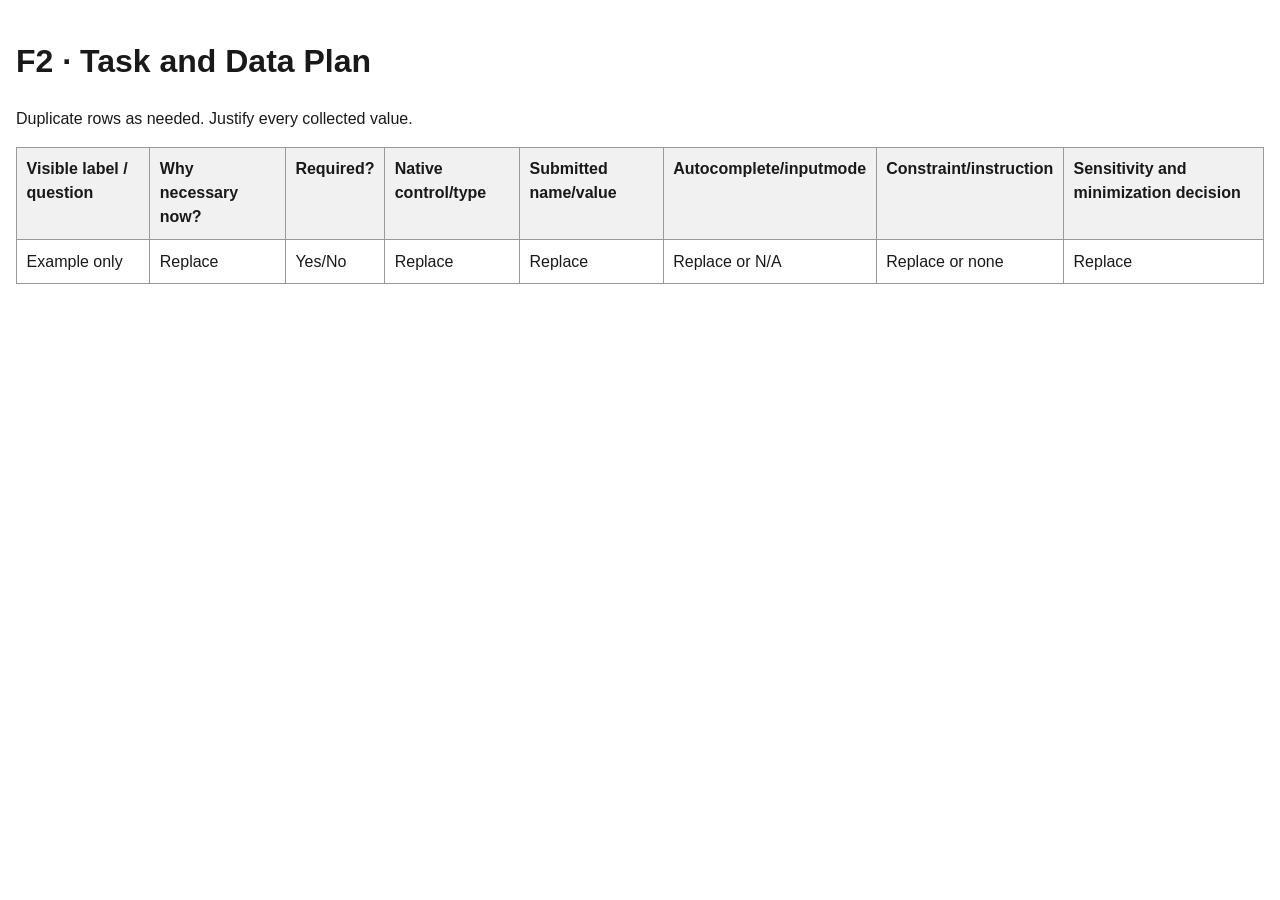
==== field-inventory-template.html @ 44be9dfb "Initial Commit Starter files for assessment added." ====
<!doctype html>
<html lang="en">
    <head>
        <meta charset="utf-8">
        <meta name="viewport" content="width=device-width,initial-scale=1">
        <title>Field Inventory</title>
        <style>
        body{
            font-family:Arial,sans-serif;
            line-height:1.5;
            max-width:80rem;
            margin:auto;
            padding:1rem;
            color:#191919;
        }
        table{
            width:100%;
            border-collapse:collapse;
        }
        th,td{
            padding:.6rem;
            border:1px solid #999;
            text-align:left;
            vertical-align:top;
        }
        th{
            background:#f1f1f1;
        }
        </style>
        </head>
        <body>
            <h1>F2 · Task and Data Plan</h1>
            <p>Duplicate rows as needed. Justify every collected value.</p>
            <table>
                <thead>
                    <tr>
                        <th>Visible label / question</th>
                        <th>Why necessary now?</th>
                        <th>Required?</th>
                        <th>Native control/type</th>
                        <th>Submitted name/value</th>
                        <th>Autocomplete/inputmode</th>
                        <th>Constraint/instruction</th>
                        <th>Sensitivity and minimization decision</th>
                    </tr>
                </thead>
                <tbody>
                    <tr>
                        <td>Example only</td>
                        <td>Replace</td>
                        <td>Yes/No</td>
                        <td>Replace</td>
                        <td>Replace</td>
                        <td>Replace or N/A</td>
                        <td>Replace or none</td>
                        <td>Replace</td>
                    </tr>
                </tbody>
            </table>
        </body>
        </html>
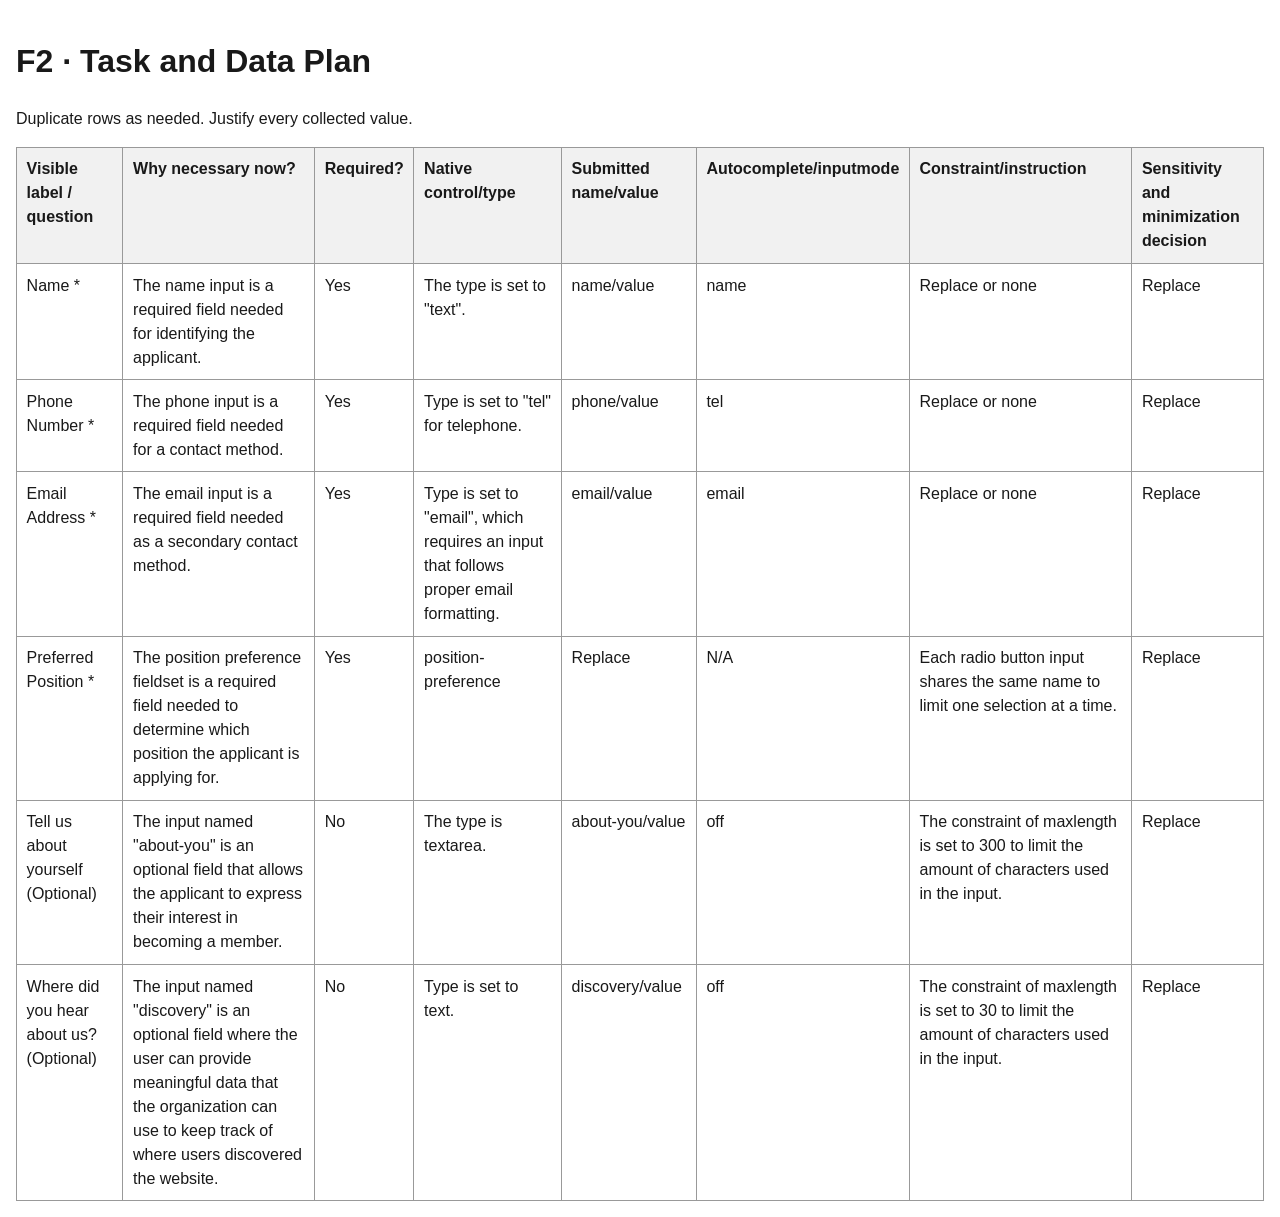
==== commit fd8fabc9: "field inventory template updated field inventory template updated with content from README" ====
--- a/field-inventory-template.html
+++ b/field-inventory-template.html
@@ -46,13 +46,63 @@
                 </thead>
                 <tbody>
                     <tr>
-                        <td>Example only</td>
+                        <td>Name *</td>
+                        <td>The name input is a required field needed for identifying the applicant.</td>
+                        <td>Yes</td>
+                        <td>The type is set to "text".</td>
+                        <td>name/value</td>
+                        <td>name</td>
+                        <td>Replace or none</td>
                         <td>Replace</td>
-                        <td>Yes/No</td>
+                    </tr>
+                    <tr>
+                        <td>Phone Number *</td>
+                        <td>The phone input is a required field needed for a contact method.</td>
+                        <td>Yes</td>
+                        <td>Type is set to "tel" for telephone.</td>
+                        <td>phone/value</td>
+                        <td>tel</td>
+                        <td>Replace or none</td>
                         <td>Replace</td>
+                    </tr>
+                    <tr>
+                        <td>Email Address *</td>
+                        <td>The email input is a required field needed as a secondary contact method.</td>
+                        <td>Yes</td>
+                        <td>Type is set to "email", which requires an input that follows proper email formatting.</td>
+                        <td>email/value</td>
+                        <td>email</td>
+                        <td>Replace or none</td>
                         <td>Replace</td>
-                        <td>Replace or N/A</td>
-                        <td>Replace or none</td>
+                    </tr>
+                    <tr>
+                        <td>Preferred Position *</td>
+                        <td>The position preference fieldset is a required field needed to determine which position the applicant is applying for.</td>
+                        <td>Yes</td>
+                        <td>position-preference</td>
+                        <td>Replace</td>
+                        <td>N/A</td>
+                        <td>Each radio button input shares the same name to limit one selection at a time.</td>
+                        <td>Replace</td>
+                    </tr>
+                    <tr>
+                        <td>Tell us about yourself (Optional)</td>
+                        <td>The input named "about-you" is an optional field that allows the applicant to express their interest in becoming a member.</td>
+                        <td>No</td>
+                        <td>The type is textarea.</td>
+                        <td>about-you/value</td>
+                        <td>off</td>
+                        <td>The constraint of maxlength is set to 300 to limit the amount of characters used in the input.</td>
+                        <td>Replace</td>
+                    </tr>
+                    <tr>
+                        <td>Where did you hear about us? (Optional)</td>
+                        <td>The input named "discovery" is an optional field where the user can provide meaningful data that the organization can use to keep track of where users discovered the website.</td>
+                        <td>No</td>
+                        <td>Type is set to text.</td>
+                        <td>discovery/value</td>
+                        <td>off</td>
+                        <td>The constraint of maxlength is set to 30 to limit the amount of characters used in the input.</td>
                         <td>Replace</td>
                     </tr>
                 </tbody>
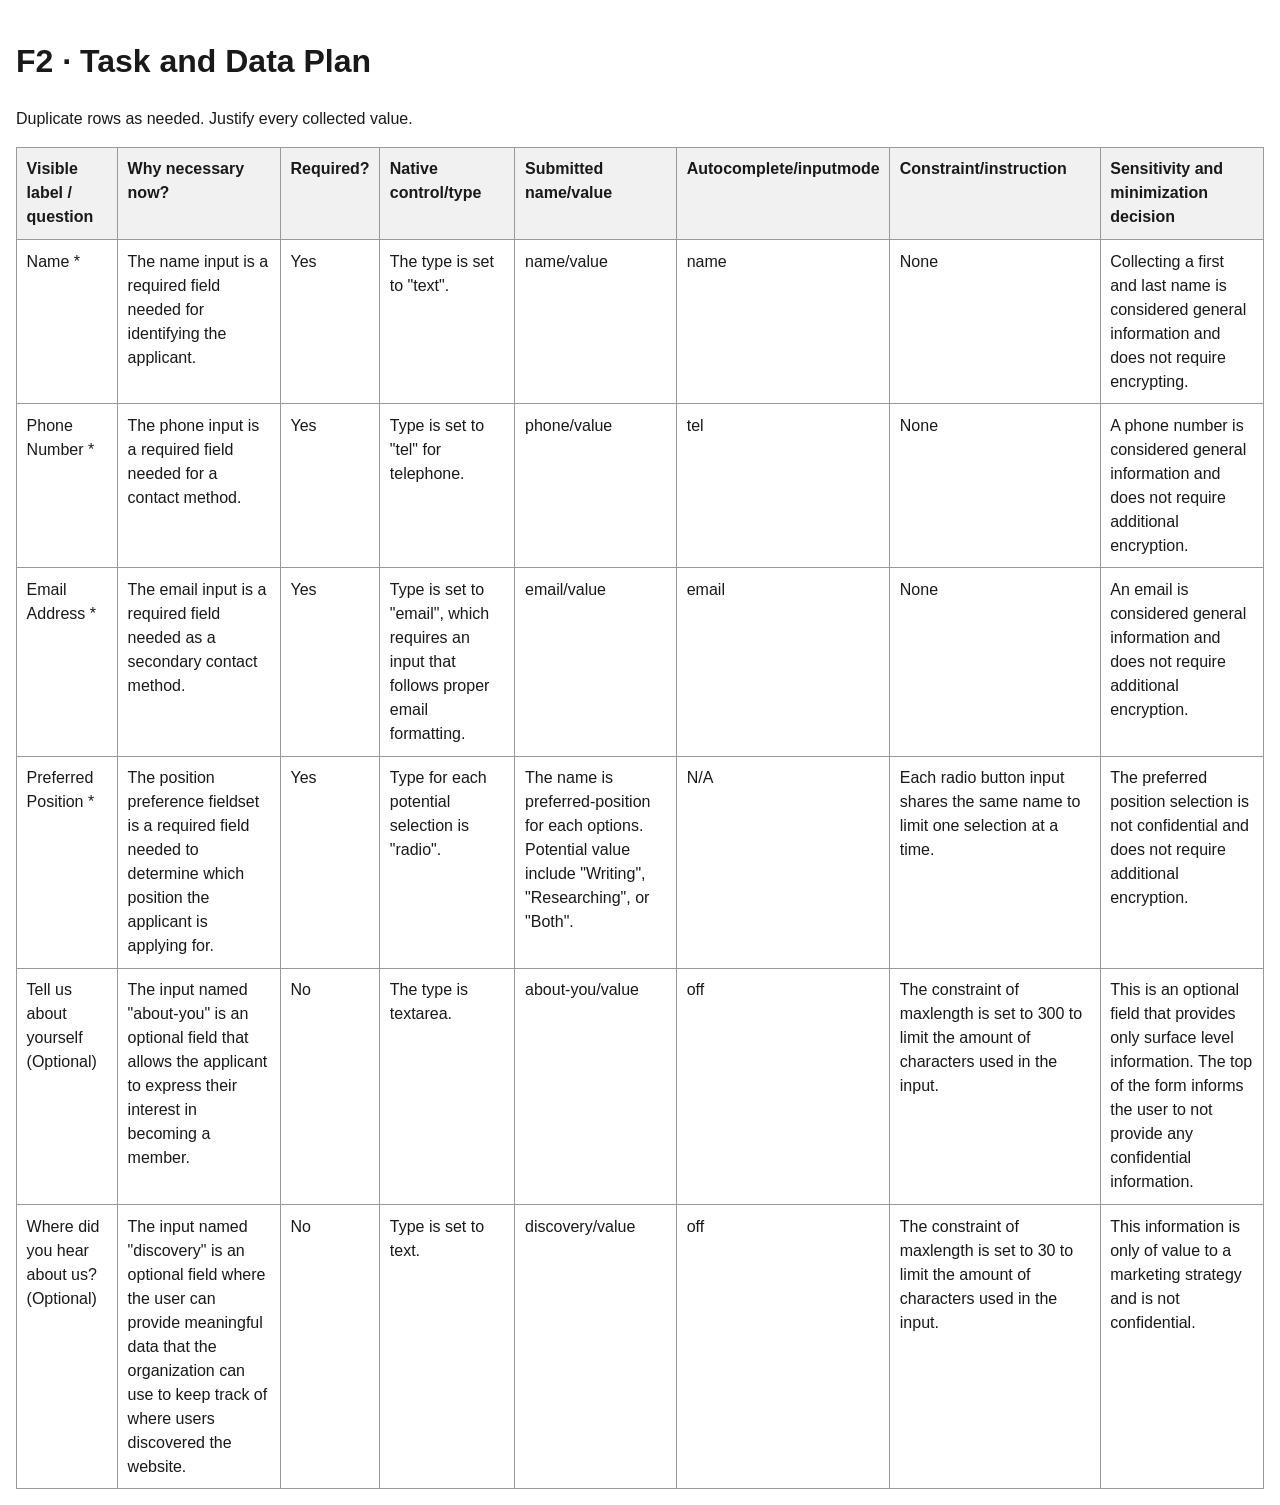
==== commit e09d6daf: "Updated field inventory template Fields completed." ====
--- a/field-inventory-template.html
+++ b/field-inventory-template.html
@@ -52,8 +52,8 @@
                         <td>The type is set to "text".</td>
                         <td>name/value</td>
                         <td>name</td>
-                        <td>Replace or none</td>
-                        <td>Replace</td>
+                        <td>None</td>
+                        <td>Collecting a first and last name is considered general information and does not require encrypting.</td>
                     </tr>
                     <tr>
                         <td>Phone Number *</td>
@@ -62,8 +62,8 @@
                         <td>Type is set to "tel" for telephone.</td>
                         <td>phone/value</td>
                         <td>tel</td>
-                        <td>Replace or none</td>
-                        <td>Replace</td>
+                        <td>None</td>
+                        <td>A phone number is considered general information and does not require additional encryption.</td>
                     </tr>
                     <tr>
                         <td>Email Address *</td>
@@ -72,18 +72,21 @@
                         <td>Type is set to "email", which requires an input that follows proper email formatting.</td>
                         <td>email/value</td>
                         <td>email</td>
-                        <td>Replace or none</td>
-                        <td>Replace</td>
+                        <td>None</td>
+                        <td>An email is considered general information and does not require additional encryption.</td>
                     </tr>
                     <tr>
                         <td>Preferred Position *</td>
                         <td>The position preference fieldset is a required field needed to determine which position the applicant is applying for.</td>
                         <td>Yes</td>
-                        <td>position-preference</td>
-                        <td>Replace</td>
+                        <td>Type for each potential selection is "radio".</td>
+                        <td>
+                            The name is preferred-position for each options.
+                            Potential value include "Writing", "Researching", or "Both".
+                        </td>
                         <td>N/A</td>
                         <td>Each radio button input shares the same name to limit one selection at a time.</td>
-                        <td>Replace</td>
+                        <td>The preferred position selection is not confidential and does not require additional encryption.</td>
                     </tr>
                     <tr>
                         <td>Tell us about yourself (Optional)</td>
@@ -93,7 +96,7 @@
                         <td>about-you/value</td>
                         <td>off</td>
                         <td>The constraint of maxlength is set to 300 to limit the amount of characters used in the input.</td>
-                        <td>Replace</td>
+                        <td>This is an optional field that provides only surface level information. The top of the form informs the user to not provide any confidential information.</td>
                     </tr>
                     <tr>
                         <td>Where did you hear about us? (Optional)</td>
@@ -103,7 +106,7 @@
                         <td>discovery/value</td>
                         <td>off</td>
                         <td>The constraint of maxlength is set to 30 to limit the amount of characters used in the input.</td>
-                        <td>Replace</td>
+                        <td>This information is only of value to a marketing strategy and is not confidential.</td>
                     </tr>
                 </tbody>
             </table>
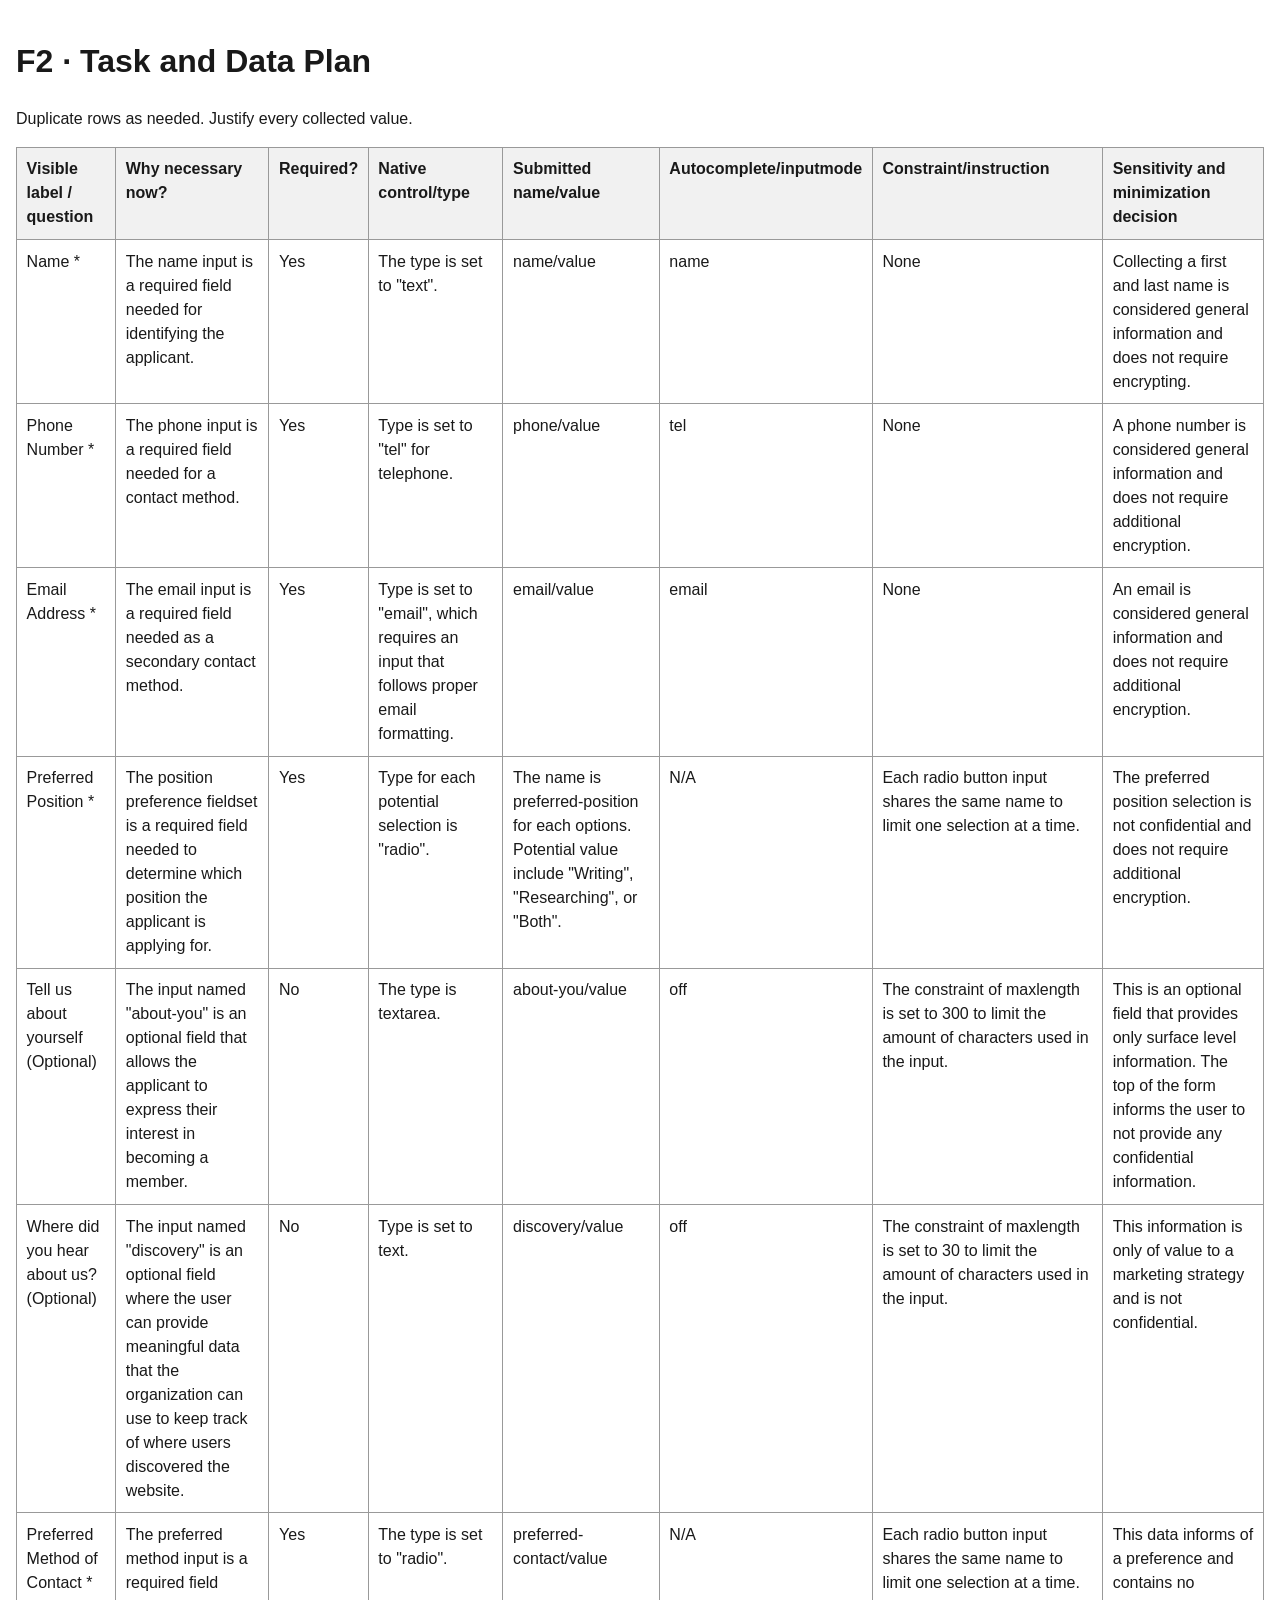
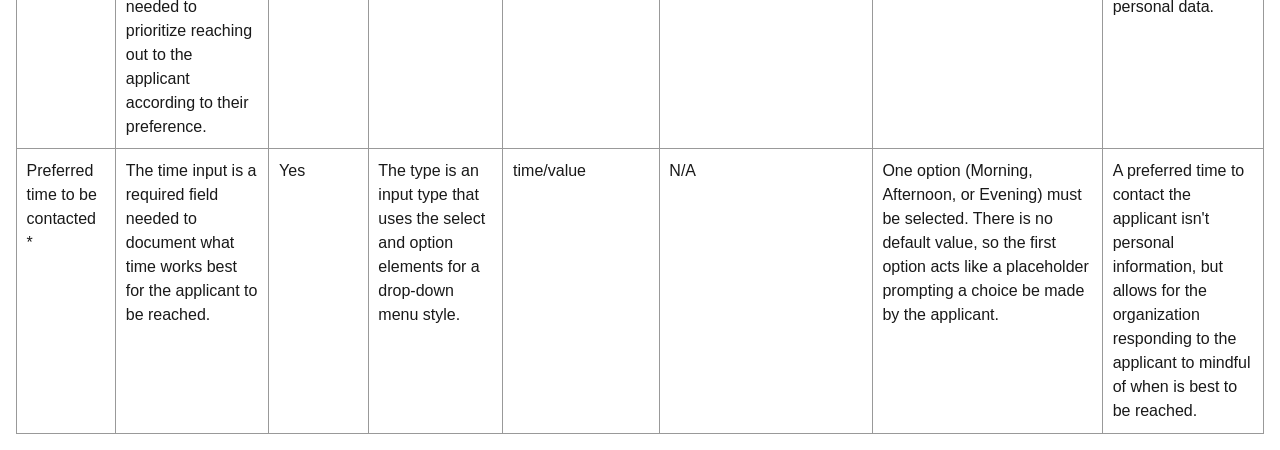
==== commit a81b1c39: "F3 requirements met The inputs for preferred contact and preferred time were added.  The README was " ====
--- a/field-inventory-template.html
+++ b/field-inventory-template.html
@@ -108,6 +108,26 @@
                         <td>The constraint of maxlength is set to 30 to limit the amount of characters used in the input.</td>
                         <td>This information is only of value to a marketing strategy and is not confidential.</td>
                     </tr>
+                    <tr> 
+                        <td>Preferred Method of Contact *</td>
+                        <td>The preferred method input is a required field needed to prioritize reaching out to the applicant according to their preference.</td>
+                        <td>Yes</td>
+                        <td>The type is set to "radio".</td>
+                        <td>preferred-contact/value</td>
+                        <td>N/A</td>
+                        <td>Each radio button input shares the same name to limit one selection at a time.</td>
+                        <td>This data informs of a preference and contains no personal data.</td>
+                    </tr>
+                    <tr> 
+                        <td>Preferred time to be contacted *</td>
+                        <td>The time input is a required field needed to document what time works best for the applicant to be reached.</td>
+                        <td>Yes</td>
+                        <td>The type is an input type that uses the select and option elements for a drop-down menu style.</td>
+                        <td>time/value</td>
+                        <td>N/A</td>
+                        <td>One option (Morning, Afternoon, or Evening) must be selected. There is no default value, so the first option acts like a placeholder prompting a choice be made by the applicant.</td>
+                        <td>A preferred time to contact the applicant isn't personal information, but allows for the organization responding to the applicant to mindful of when is best to be reached.</td>
+                    </tr>
                 </tbody>
             </table>
         </body>
